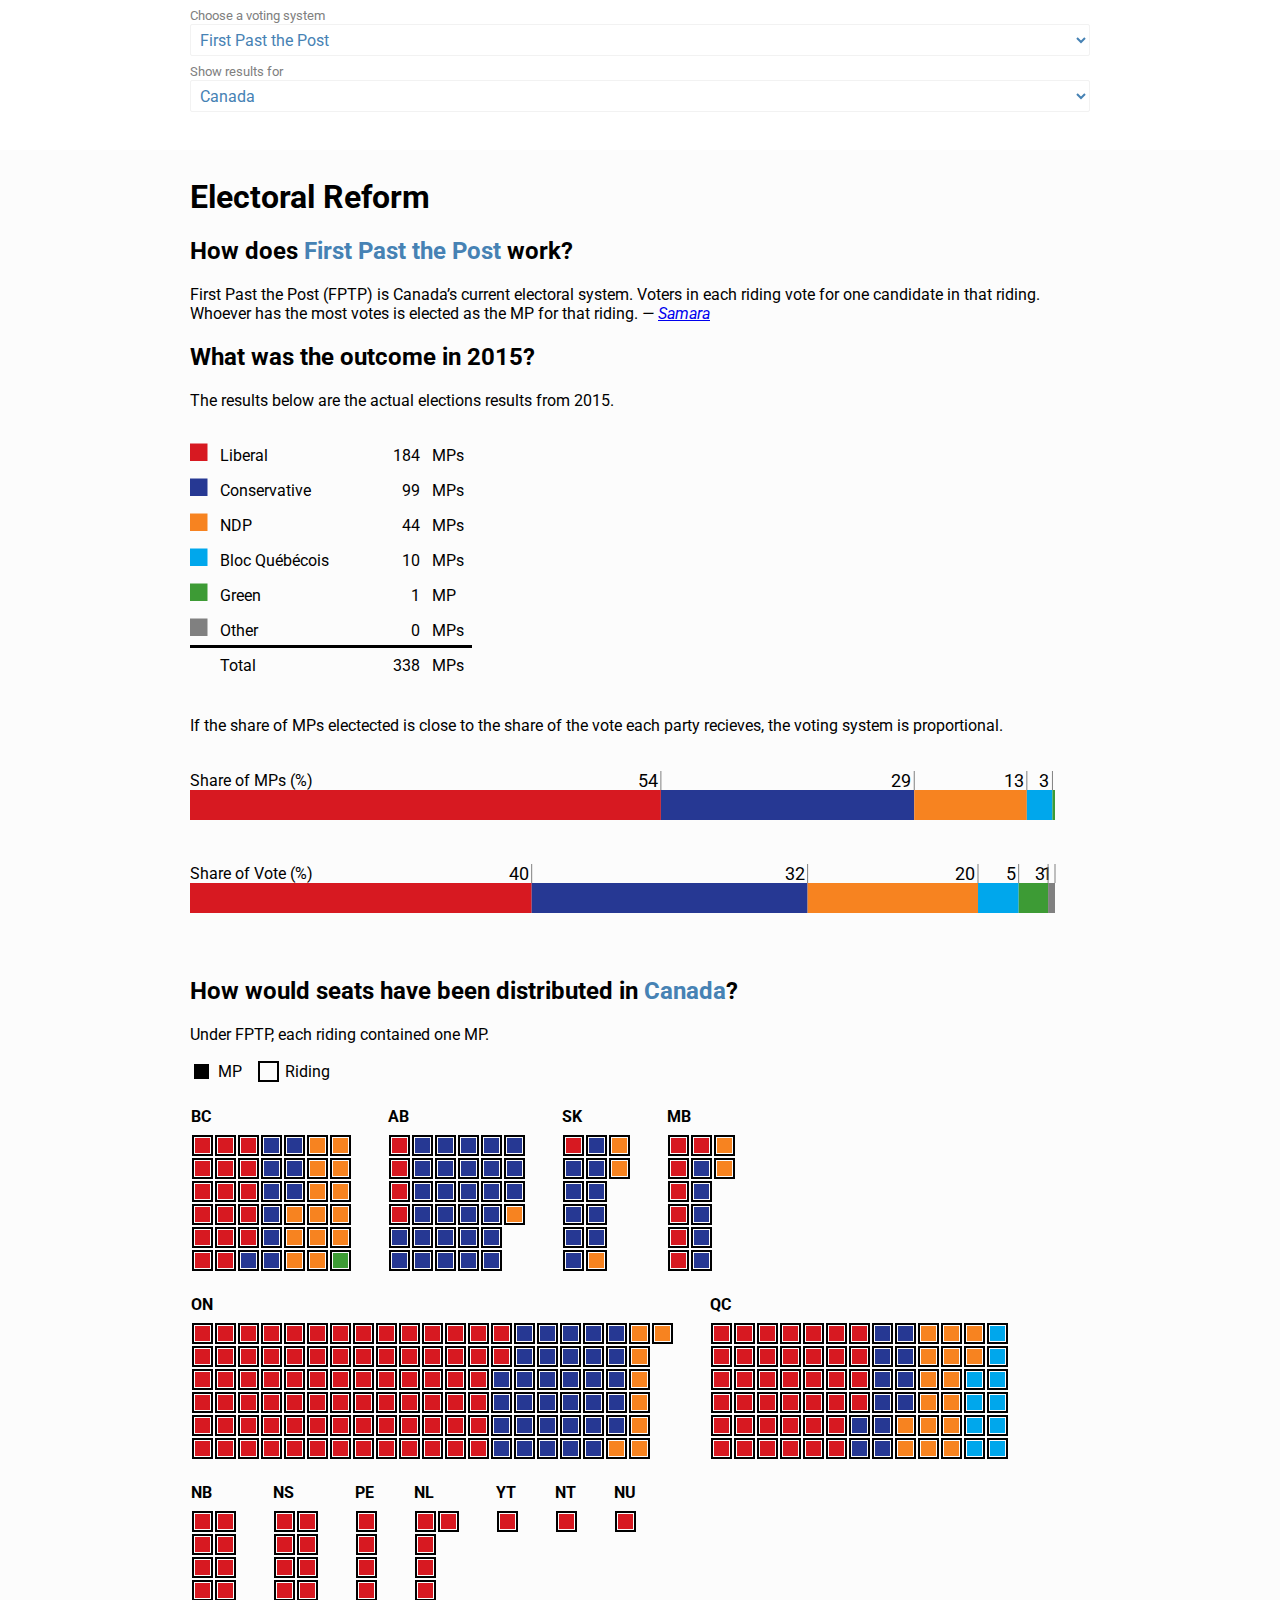
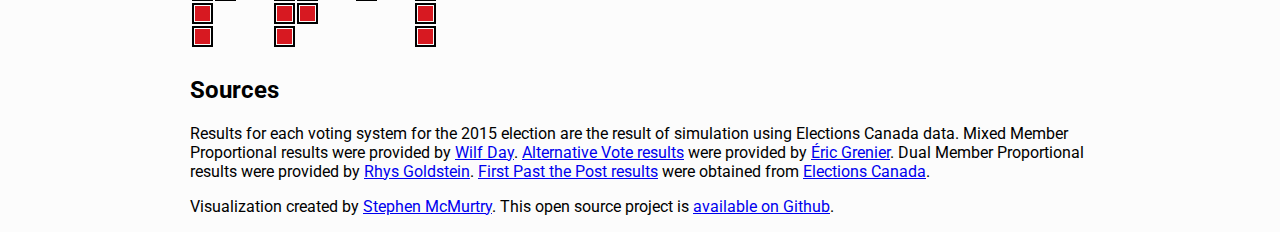
==== web/index.html @ b3cd2a2e "added STV results" ====
<!DOCTYPE html>
<head>
  <meta charset="utf-8">
  <title>Electoral Reform</title>
  <meta name="viewport" content="width=device-width, initial-scale=1">

  <script src="./js/d3.v3.min.js"></script>
  <!-- <script src="./js/queue.js"></script> -->
  <!-- <script src="https://d3js.org/d3-queue.v3.min.js"></script> -->
  <script src="./js/d3-queue.v3.min.js"></script>

  <!-- <link href="https://fonts.googleapis.com/css?family=Roboto" rel="stylesheet"> -->
  <link href="https://fonts.googleapis.com/css?family=Roboto:400,700" rel="stylesheet">

  <link rel="stylesheet" href="./css/index.css">

</head>

<body>
  <div id='main'>

  <div id='nav'>
    <div id='nav-inner'>
    <div class='dropdown-div'>
      <label>Choose a voting system</label>
      <select id='voting-system-dropdown'></select>
    </div>
    <div class='dropdown-div'>
      <label>Show results for</label>
      <select id='region-dropdown'></select>
    </div>
  </div>
  </div>

  <h1 id='top-content'>Electoral Reform</h1>

    <div class='section' id='desc-section'>
      <h2>How does <span id='system-title' class='changeable'>it</span> work?</h2>

      <div class='FPTP'>
        <div>
          First Past the Post (FPTP) is Canada’s current electoral system. Voters in each riding vote for one candidate in that riding. Whoever has the most votes is elected as the MP for that riding.
          <span class='source'>— <a href='http://www.samaracanada.com/samara-in-the-classroom/electoral-reform/first-past-the-post/'>Samara</a></div>
          </span>
        </div>

        <div class='IRV'>
          <div>
            Under alternative vote (AV), each riding elects one Member of Parliament (MP). Voters rank candidates in order of preference. The winning candidate must have the support of a majority of voters in the riding, if necessary via a transfer of votes from eliminated candidates.


          <span class='source'>— <a href='http://www.samaracanada.com/samara-in-the-classroom/electoral-reform/alternative-vote/'>Samara</a></div>
          </span>
        </div>

      <div class='DMP'>
        <div>
          Dual-member proportional representation (DMP) is a voting system designed to produce proportional election results across a region by electing two representatives in each of the region’s districts. The 1st seat in every district is awarded to the candidate who receives the most votes, similar to first-past-the-post voting (FPTP). The 2nd seat is awarded to one of the remaining district candidates so that proportionality is achieved across the region, using a calculation that aims to award parties their seats in the districts where they had their strongest performances.
          <span class='source'>— <a href='https://en.wikipedia.org/wiki/Dual-member_proportional_representation'>Wikipedia</a></div>
          </span>
        </div>

      <div class='MMP'>
        <div>
          Mixed-member proportional representation (MMP) is mixed or “hybrid” because it combines elements of proportional and single-member plurality systems. With MMP, voters have a single MP who represents their riding, while other seats are distributed proportionately to total votes cast in the election.

          Voters have two votes: one for a candidate running in their riding, and a second for a party or a candidate on a party list.
          <span class='source'>— <a href='http://www.samaracanada.com/samara-in-the-classroom/electoral-reform/mixed-member-proportional-representation/'>Samara</a></div>
          </span>
        </div>

    </div>

    <div class='section' id='section2'>

      <h2 class='FPTP'>What was the outcome in 2015?</h2>
      <h2 class='DMP'>What if we'd used <span class='changeable'>Dual Member Proportional</span> in 2015?</h2>
      <h2 class='MMP'>What if we'd used <span class='changeable'>Mixed Member Proportional</span> in 2015?</h2>
      <h2 class='IRV'>What if we'd used <span class='changeable'>Alternative Vote</span> in 2015?</h2>


      <p class='FPTP'>The results below are the actual elections results from 2015.</p>
      <p class='DMP'>The results below are from a simulation done using Elections Canada voting results. They do not take into account changes in voting behaviour that would result from a change to the electoral system.</p>
      <p class='MMP'>
        The results below are from a simulation done using Elections Canada voting results. The MMP system presented here is one possible design that uses regions with an average of 10 MPs - other designs could have bigger or smaller regions. The results do not take into account changes in voting behaviour that would result from a change to the electoral system.</p>
      <p class='IRV'>The results below are from a simulation done using Elections Canada voting results and exit polling to ask about second choices. They do not take into account changes in voting behaviour that would result from a change to the electoral system.</p>

      <div class='chart'>
        <svg id='table-chart'></svg>
      </div>

      <div id='explanatory-text-2'>
        <p>If the share of MPs electected is close to the share of the vote each party recieves, the voting system is  proportional.</p>
        <!-- <p class='FPTP'>The share of MPs electected is quite different from the share of the vote each party recieves. This voting system is not proportional.</p>
        <p class='DMP'>The share of MPs electected is close to the share of the vote each party recieves, so this voting system is close to proportional.</p>
        <p class='MMP'>The share of MPs electected is close to the share of the vote each party recieves, so this voting system is close to proportional.</p>
        <p class='IRV'>The share of MPs electected is very different from the share of the vote each party recieves. This voting system is not proportional.</p> -->
      </div>



      <div id='bar-charts'>
        <div id='chart2' class='chart'>
          <div class='title'>Share of MPs (%)</div>
          <svg id='bar-chart-1'></svg>
        </div>

        <div id='chart3' class='chart'>
          <div class='title'>Share of Vote (%)</div>
          <svg id='bar-chart-2'></svg>
        </div>
      </div>
    </div>

    <div class='section'>

      <h2>How would seats have been distributed in <span id='region-title' class='changeable'></span>?</h2>

      <div id='explanatory-text'>
        <p class='FPTP'>Under FPTP, each riding contained one MP.</p>
        <p class='DMP'>Under DMP, each riding would have been twice as big, and would have contained two local MPs.</p>
        <p class='MMP'>Under MMP, provinces are split up into regions. Regions have local MPs who each represent a single riding, as well as regional MPs who represent the entire region. In the chart below, each grouping of seats within a province represents a region (R-1 through R-35).</p>
        <p class='IRV'>Under AV, ridings boundaries would have remained the same, with one MP per riding.</p>
      </div>

      <div id='chart' class='chart'>
        <div class='legend'></div>
        <svg id='block-chart'></svg>
      </div>

    </div>

    <div class='section'>
      <h2>Sources</h2>
      <p>
        Results for each voting system for the 2015 election are the result of simulation using Elections Canada data. Mixed Member Proportional results were provided by <a href='http://wilfday.blogspot.ca/'>Wilf Day</a>. <a href='http://www.threehundredeight.com/2015/11/riding-results-with-preferential-ballot.html'>Alternative Vote results</a> were provided by <a href='http://www.threehundredeight.com/'>Éric Grenier</a>. Dual Member Proportional results were provided by <a href='http://rhysgoldstein.com/'>Rhys Goldstein</a>. <a href='http://www.elections.ca/content.aspx?section=res&dir=rep/off/42gedata&document=summary&lang=e'>First Past the Post results</a> were obtained from <a href='http://www.elections.ca/home.aspx'>Elections Canada</a>.
      </p>
      <p>
        Visualization created by <a href='http://stephenmcmurtry.org/'>Stephen McMurtry</a>. This open source project is <a href='https://github.com/smcmurtry/electoral_reform'>available on Github</a>.
      </p>

    </div>

  </div>
</body>

<script src="./js/common.js"></script>
<script src="./js/table_chart.js"></script>
<script src="./js/bar_chart.js"></script>
<script src="./js/block_chart.js"></script>
<script src="./js/index.js"></script>
---- web/css/index.css ----
body {
  /*font: 14px sans-serif;*/
  font-family: 'Roboto', sans-serif;
  padding-top: 20px;
  background-color: #FCFCFC;
}

#main, #nav-inner {
  margin: 0 auto;
  width: 95%;
  max-width: 900px;
  /*min-width: 770px;*/
}

#nav {
  background-color: white;
  height:150px;
  opacity: 1;
  left: 0;
  right: 0;
  /*box-shadow: 0px 1px 50px #5E5E5E;*/
  position:fixed;
  top:0px;
}



#top-content {
  margin-top: 150px;
}

#svg-chart {
  padding-top: 50px;
}

.prov-label {
  font-weight: bold;
}

.riding_border {
  stroke: black;
  stroke-width: 2;
  fill: none;
  /*fill: black;*/
}

.region .region_border {
  stroke: grey;
  stroke-width: 0;
  /*stroke-dasharray: 4,2;*/
  fill: none;
}

.NDP { fill: #F78320; }
.Conservative { fill: #263893; }
.Liberal { fill: #D71921; }
.Green { fill: #3D9B35; }
.Bloc { fill: #00A7EC; }
.Other { fill: grey; }
.black { fill: black; }
.Total { fill: none; }

.chart {
  position: relative;
  z-index: -1;
}

.dropdown-div option {
  font-size: 16px;
}
.dropdown-div {
  padding-top: 5px;
}
/*hide them all initially*/
.FPTP, .DMP, .MMP, .IRV {
  display: none;
}

.title {
  /*margin-bottom: 0px;*/
  /*font-size: 16px;*/
  /*font-weight: bold;*/
}

.legend {
  width: 100%;
}

#section2 .legend {
  padding-top: 20px;
  overflow: auto;
}

#section2 .legend .entries {
  padding-right: 15px;
}
#chart .legend .entries {
  padding-right: 15px;
}

#bar-charts {
  padding-top: 20px;
}

select {
  display: block;
  color: inherit;
  /* 1 */
  font: inherit;
  /* 2 */
  margin: 0;
  /* 3 */
  text-transform: none;
  background-color: rgba(255, 255, 255, 0.9);
  width: 100%;
  padding: 5px;
  border: 1px solid #f2f2f2;
  border-radius: 2px;
  height: 2rem;
  color: steelblue;
}

.changeable {
  color: steelblue;
}

label {
  font-size: 0.8rem;
  /*color: #9e9e9e;*/
  color: grey;
}

select:disabled {
  color: rgba(0, 0, 0, 0.3);
}

select:focus {
  outline: 1px solid #c9f3ef;
}

.thing {
  stroke: black;
  stroke-width: 3px;
}

.label-line {
  stroke: grey;
  stroke-width: 1px;
  /*stroke-dasharray: 2,1;*/
}

.source {
  /*color: grey;*/
  /*text-align: right;*/
  font-style: italic;
}

/*.region-label {*/
  /*font-size: 0.8rem;*/
/*}*/
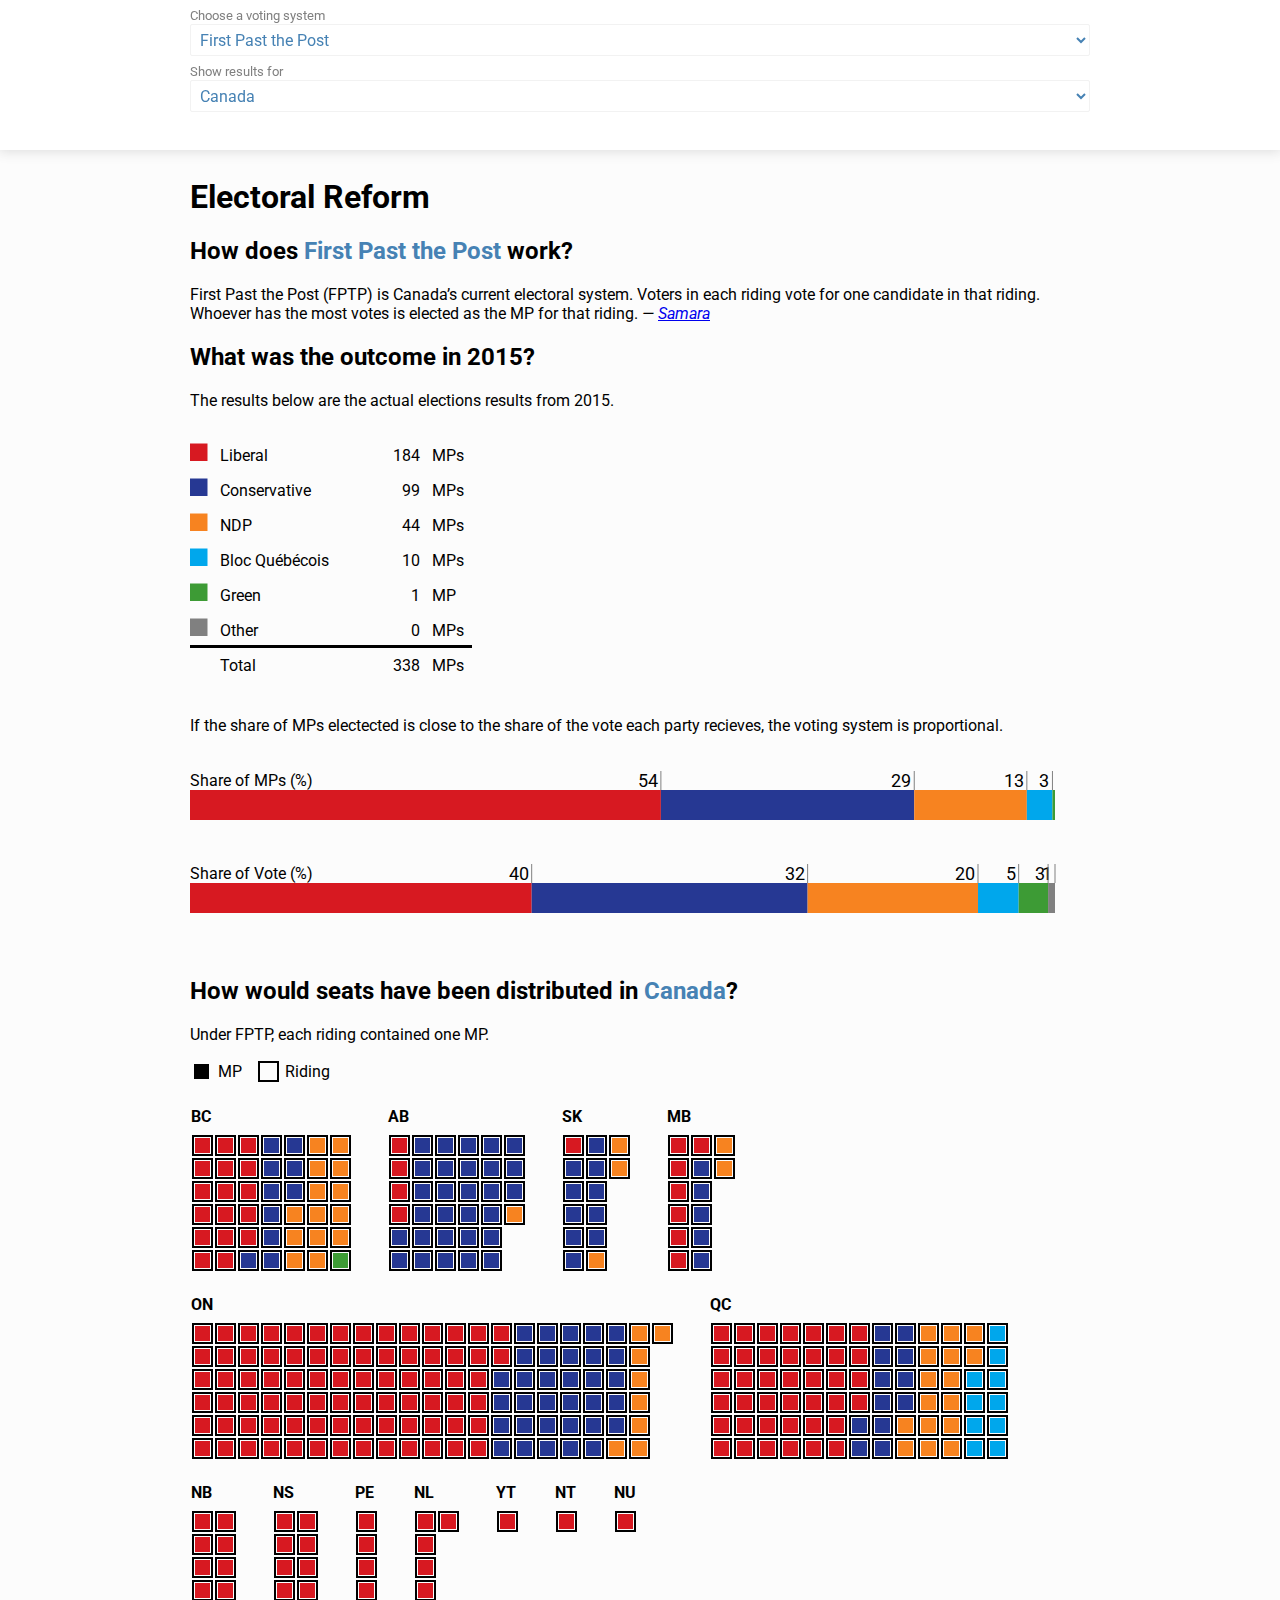
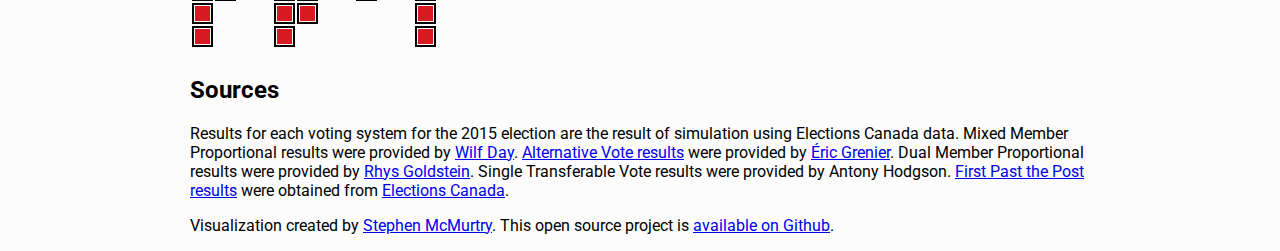
==== commit 1d61b965: "partway through adding STV" ====
--- a/web/index.html
+++ b/web/index.html
@@ -69,6 +69,14 @@
           </span>
         </div>
 
+        <div class='STV'>
+          <div>
+            The single transferable vote (STV) combines elements of different systems to both achieve a relatively proportional result and to elect MPs from specific constituencies. It has ranked ballots and large ridings, each with multiple elected MPs.
+            <span class='source'>— <a href='http://www.samaracanada.com/samara-in-the-classroom/electoral-reform/single-transferable-vote'>Samara</a></div>
+            </span>
+          </div>
+
+
     </div>
 
     <div class='section' id='section2'>
@@ -77,10 +85,11 @@
       <h2 class='DMP'>What if we'd used <span class='changeable'>Dual Member Proportional</span> in 2015?</h2>
       <h2 class='MMP'>What if we'd used <span class='changeable'>Mixed Member Proportional</span> in 2015?</h2>
       <h2 class='IRV'>What if we'd used <span class='changeable'>Alternative Vote</span> in 2015?</h2>
+      <h2 class='STV'>What if we'd used <span class='changeable'>Single Transferable Vote</span> in 2015?</h2>
 
 
       <p class='FPTP'>The results below are the actual elections results from 2015.</p>
-      <p class='DMP'>The results below are from a simulation done using Elections Canada voting results. They do not take into account changes in voting behaviour that would result from a change to the electoral system.</p>
+      <p class='DMP STV'>The results below are from a simulation done using Elections Canada voting results. They do not take into account changes in voting behaviour that would result from a change to the electoral system.</p>
       <p class='MMP'>
         The results below are from a simulation done using Elections Canada voting results. The MMP system presented here is one possible design that uses regions with an average of 10 MPs - other designs could have bigger or smaller regions. The results do not take into account changes in voting behaviour that would result from a change to the electoral system.</p>
       <p class='IRV'>The results below are from a simulation done using Elections Canada voting results and exit polling to ask about second choices. They do not take into account changes in voting behaviour that would result from a change to the electoral system.</p>
@@ -121,6 +130,7 @@
         <p class='DMP'>Under DMP, each riding would have been twice as big, and would have contained two local MPs.</p>
         <p class='MMP'>Under MMP, provinces are split up into regions. Regions have local MPs who each represent a single riding, as well as regional MPs who represent the entire region. In the chart below, each grouping of seats within a province represents a region (R-1 through R-35).</p>
         <p class='IRV'>Under AV, ridings boundaries would have remained the same, with one MP per riding.</p>
+        <p class='STV'>Under STV, xxxx MPs per riding.</p>
       </div>
 
       <div id='chart' class='chart'>
@@ -133,7 +143,7 @@
     <div class='section'>
       <h2>Sources</h2>
       <p>
-        Results for each voting system for the 2015 election are the result of simulation using Elections Canada data. Mixed Member Proportional results were provided by <a href='http://wilfday.blogspot.ca/'>Wilf Day</a>. <a href='http://www.threehundredeight.com/2015/11/riding-results-with-preferential-ballot.html'>Alternative Vote results</a> were provided by <a href='http://www.threehundredeight.com/'>Éric Grenier</a>. Dual Member Proportional results were provided by <a href='http://rhysgoldstein.com/'>Rhys Goldstein</a>. <a href='http://www.elections.ca/content.aspx?section=res&dir=rep/off/42gedata&document=summary&lang=e'>First Past the Post results</a> were obtained from <a href='http://www.elections.ca/home.aspx'>Elections Canada</a>.
+        Results for each voting system for the 2015 election are the result of simulation using Elections Canada data. Mixed Member Proportional results were provided by <a href='http://wilfday.blogspot.ca/'>Wilf Day</a>. <a href='http://www.threehundredeight.com/2015/11/riding-results-with-preferential-ballot.html'>Alternative Vote results</a> were provided by <a href='http://www.threehundredeight.com/'>Éric Grenier</a>. Dual Member Proportional results were provided by <a href='http://rhysgoldstein.com/'>Rhys Goldstein</a>. Single Transferable Vote results were provided by Antony Hodgson. <a href='http://www.elections.ca/content.aspx?section=res&dir=rep/off/42gedata&document=summary&lang=e'>First Past the Post results</a> were obtained from <a href='http://www.elections.ca/home.aspx'>Elections Canada</a>.
       </p>
       <p>
         Visualization created by <a href='http://stephenmcmurtry.org/'>Stephen McMurtry</a>. This open source project is <a href='https://github.com/smcmurtry/electoral_reform'>available on Github</a>.
--- a/web/css/index.css
+++ b/web/css/index.css
@@ -21,6 +21,7 @@
   /*box-shadow: 0px 1px 50px #5E5E5E;*/
   position:fixed;
   top:0px;
+  box-shadow: 0px 0px 12px 1px rgba(87, 87, 87, 0.2)
 }
 
 
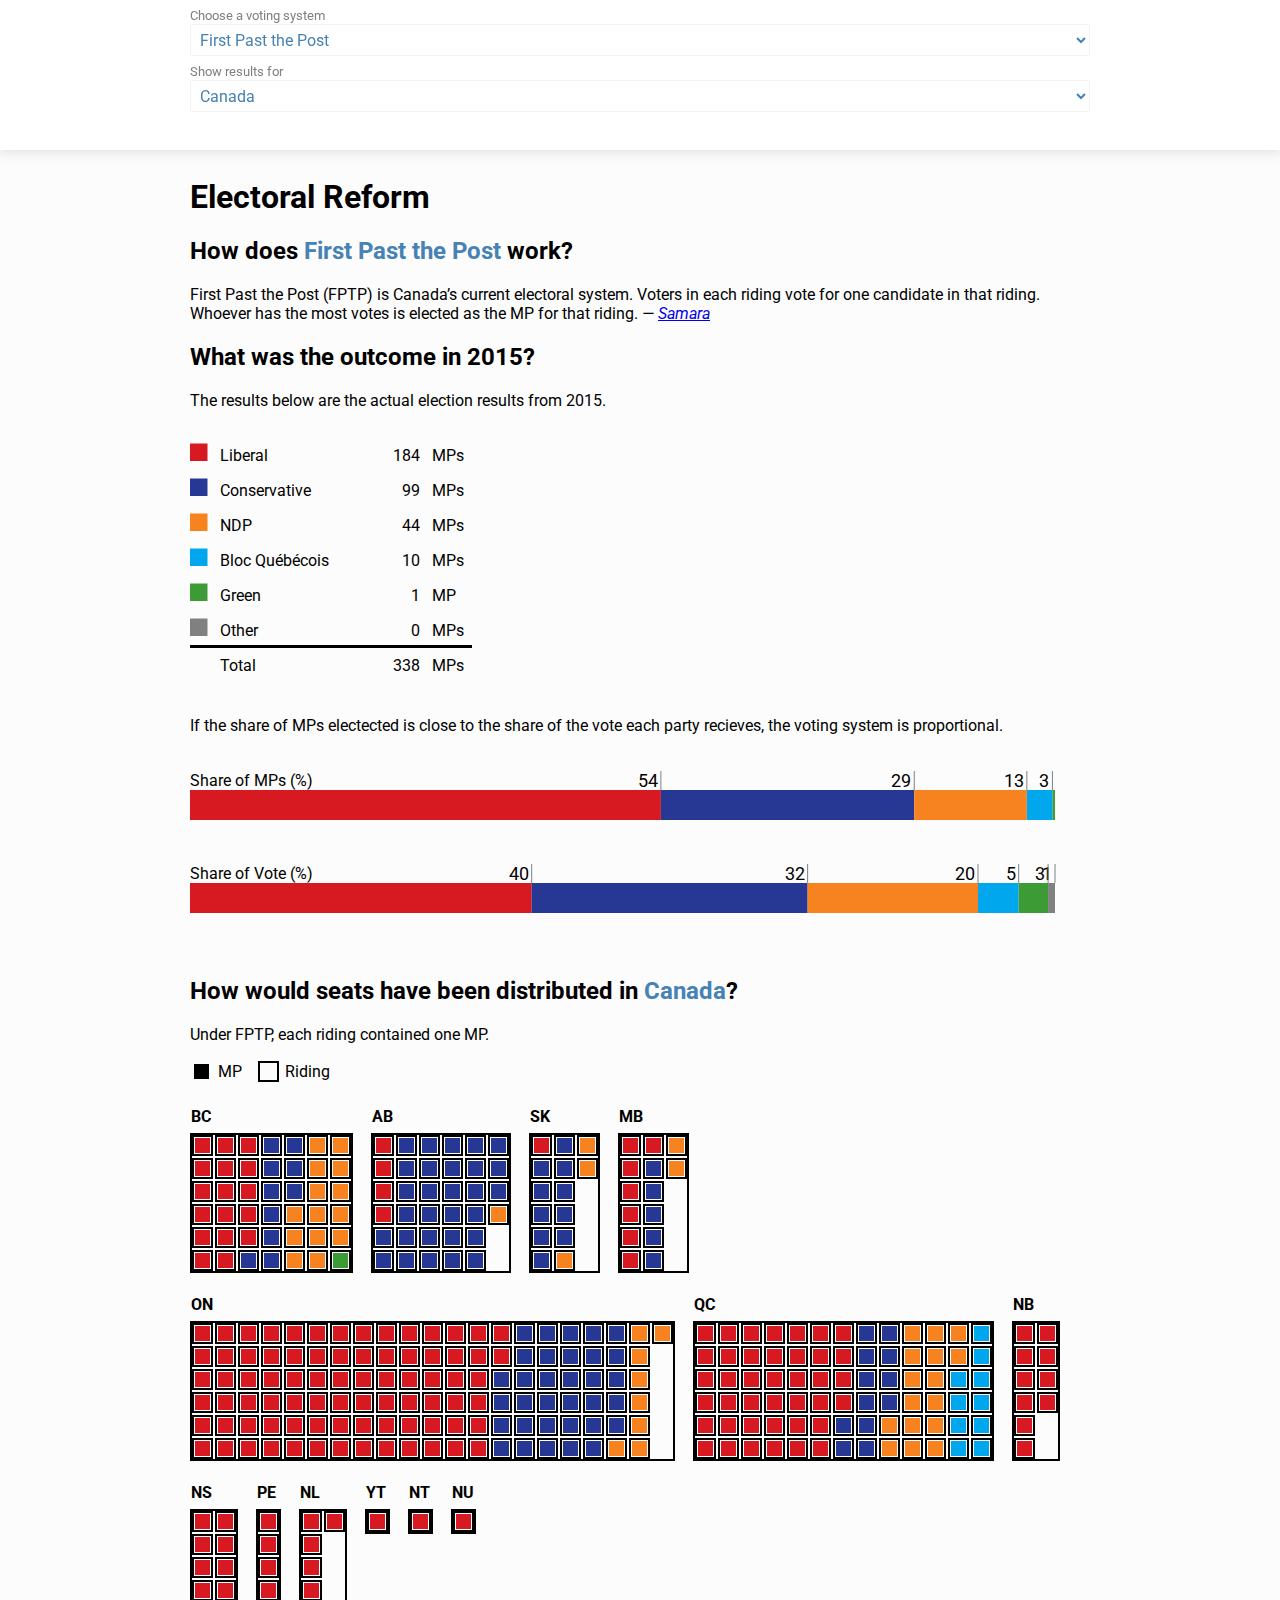
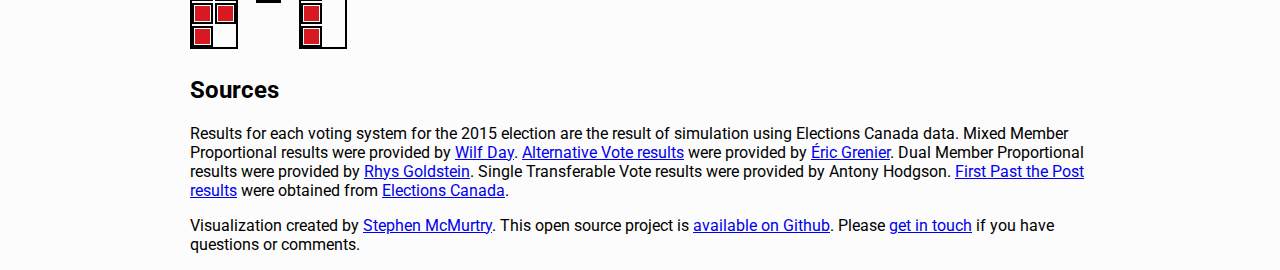
==== commit 71d65a35: "working on getting the stv riding borders to show correctly" ====
--- a/web/index.html
+++ b/web/index.html
@@ -88,7 +88,7 @@
       <h2 class='STV'>What if we'd used <span class='changeable'>Single Transferable Vote</span> in 2015?</h2>
 
 
-      <p class='FPTP'>The results below are the actual elections results from 2015.</p>
+      <p class='FPTP'>The results below are the actual election results from 2015.</p>
       <p class='DMP STV'>The results below are from a simulation done using Elections Canada voting results. They do not take into account changes in voting behaviour that would result from a change to the electoral system.</p>
       <p class='MMP'>
         The results below are from a simulation done using Elections Canada voting results. The MMP system presented here is one possible design that uses regions with an average of 10 MPs - other designs could have bigger or smaller regions. The results do not take into account changes in voting behaviour that would result from a change to the electoral system.</p>
@@ -146,7 +146,7 @@
         Results for each voting system for the 2015 election are the result of simulation using Elections Canada data. Mixed Member Proportional results were provided by <a href='http://wilfday.blogspot.ca/'>Wilf Day</a>. <a href='http://www.threehundredeight.com/2015/11/riding-results-with-preferential-ballot.html'>Alternative Vote results</a> were provided by <a href='http://www.threehundredeight.com/'>Éric Grenier</a>. Dual Member Proportional results were provided by <a href='http://rhysgoldstein.com/'>Rhys Goldstein</a>. Single Transferable Vote results were provided by Antony Hodgson. <a href='http://www.elections.ca/content.aspx?section=res&dir=rep/off/42gedata&document=summary&lang=e'>First Past the Post results</a> were obtained from <a href='http://www.elections.ca/home.aspx'>Elections Canada</a>.
       </p>
       <p>
-        Visualization created by <a href='http://stephenmcmurtry.org/'>Stephen McMurtry</a>. This open source project is <a href='https://github.com/smcmurtry/electoral_reform'>available on Github</a>.
+        Visualization created by <a href='http://stephenmcmurtry.org/'>Stephen McMurtry</a>. This open source project is <a href='https://github.com/smcmurtry/electoral_reform'>available on Github</a>. Please <a href='http://stephenmcmurtry.org/#contact'>get in touch</a> if you have questions or comments.
       </p>
 
     </div>
--- a/web/css/index.css
+++ b/web/css/index.css
@@ -44,10 +44,9 @@
   fill: none;
   /*fill: black;*/
 }
-
-.region .region_border {
-  stroke: grey;
-  stroke-width: 0;
+.region_border {
+  stroke: black;
+  stroke-width: 2;
   /*stroke-dasharray: 4,2;*/
   fill: none;
 }
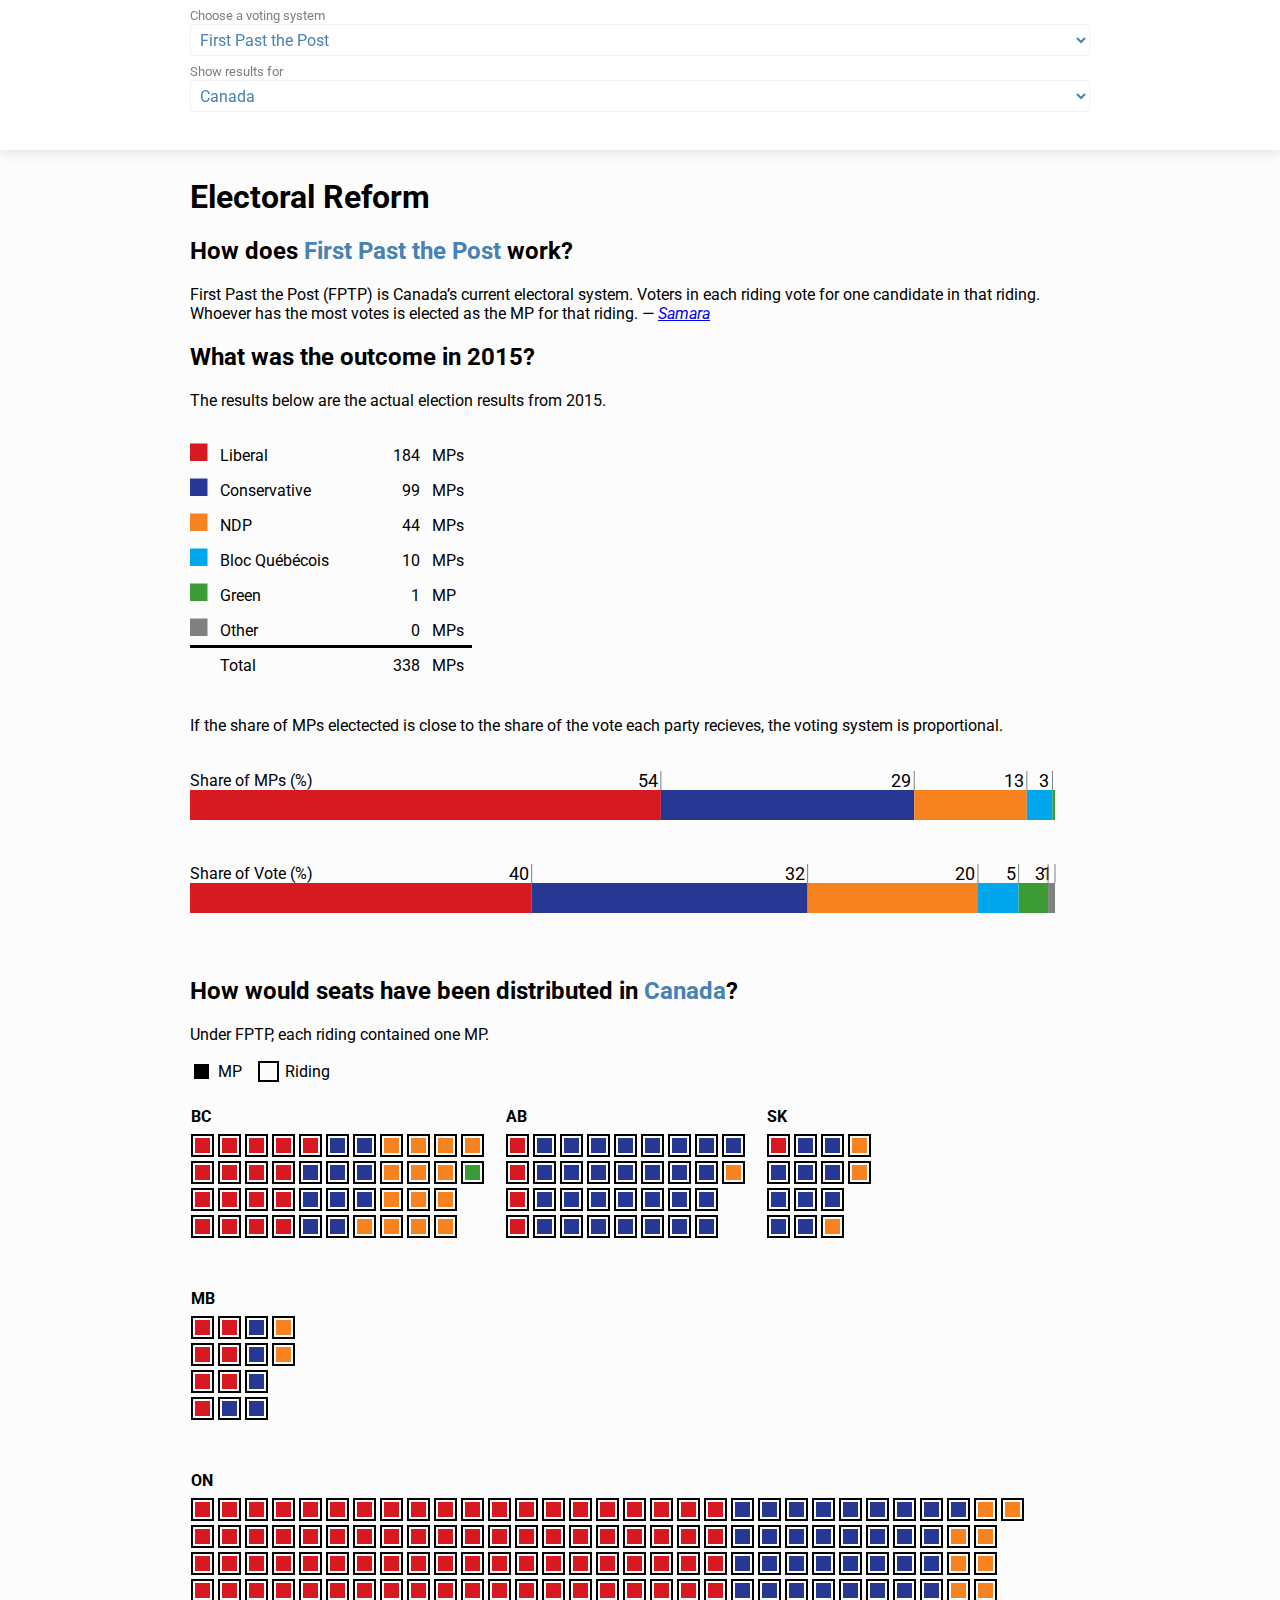
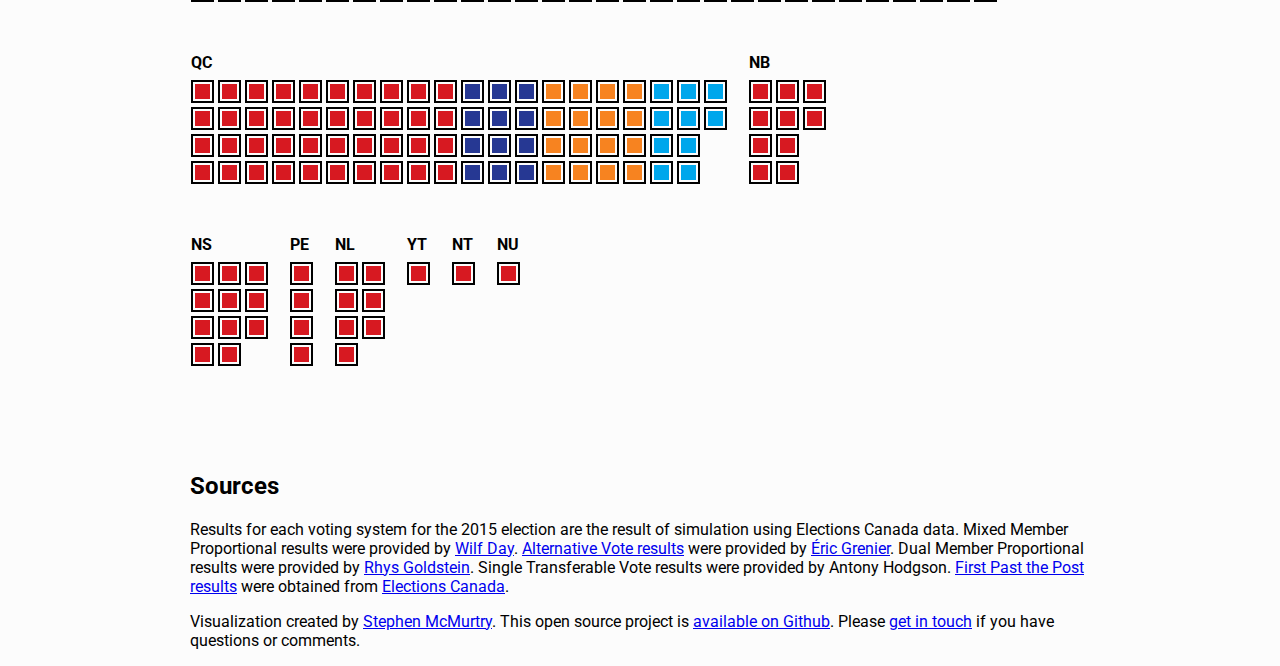
==== commit d49d6705: "reduced the column height to improve the stv layout" ====
--- a/web/index.html
+++ b/web/index.html
@@ -130,7 +130,7 @@
         <p class='DMP'>Under DMP, each riding would have been twice as big, and would have contained two local MPs.</p>
         <p class='MMP'>Under MMP, provinces are split up into regions. Regions have local MPs who each represent a single riding, as well as regional MPs who represent the entire region. In the chart below, each grouping of seats within a province represents a region (R-1 through R-35).</p>
         <p class='IRV'>Under AV, ridings boundaries would have remained the same, with one MP per riding.</p>
-        <p class='STV'>Under STV, xxxx MPs per riding.</p>
+        <p class='STV'>Under STV, there would have been varying numbers of MPs in each riding.</p>
       </div>
 
       <div id='chart' class='chart'>
--- a/web/css/index.css
+++ b/web/css/index.css
@@ -38,16 +38,22 @@
   font-weight: bold;
 }
 
-.riding_border {
+.riding-border {
   stroke: black;
   stroke-width: 2;
   fill: none;
   /*fill: black;*/
 }
-.region_border {
+
+.riding.regional .riding-border {
+  stroke-width: 0;
+}
+
+.region-border {
   stroke: black;
-  stroke-width: 2;
-  /*stroke-dasharray: 4,2;*/
+  /*stroke-width: 2;*/
+  stroke-width: 0;
+  stroke-dasharray: 4,2;
   fill: none;
 }
 
@@ -74,12 +80,6 @@
 /*hide them all initially*/
 .FPTP, .DMP, .MMP, .IRV {
   display: none;
-}
-
-.title {
-  /*margin-bottom: 0px;*/
-  /*font-size: 16px;*/
-  /*font-weight: bold;*/
 }
 
 .legend {
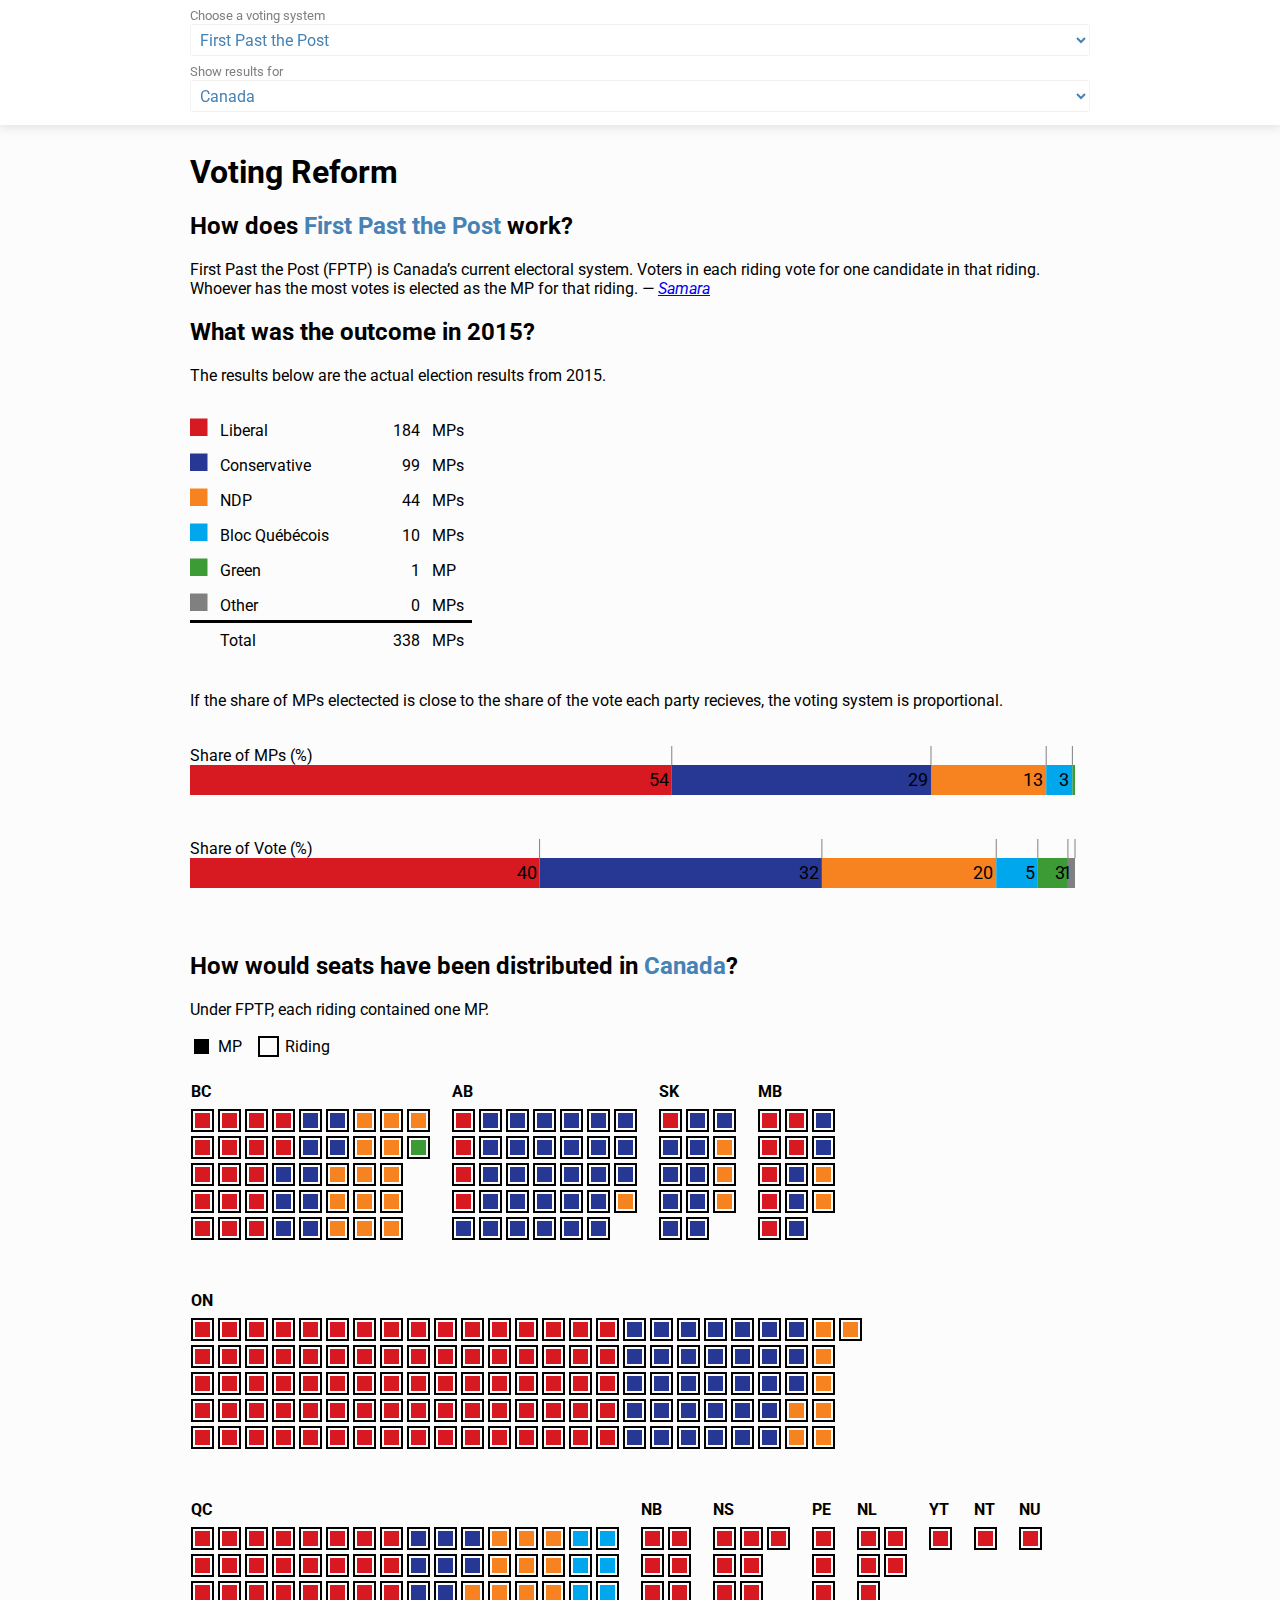
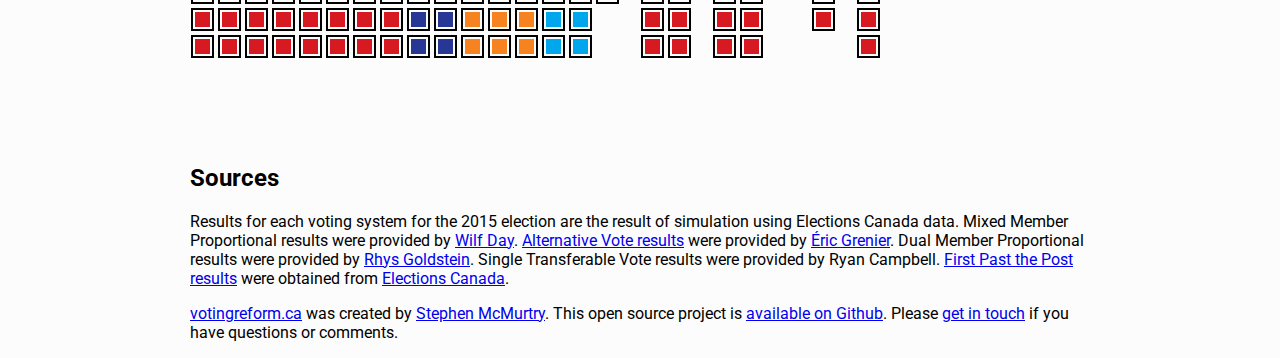
==== commit ea1fe717: "improving formatting for mobile" ====
--- a/web/index.html
+++ b/web/index.html
@@ -1,8 +1,9 @@
 <!DOCTYPE html>
 <head>
   <meta charset="utf-8">
-  <title>Electoral Reform</title>
+  <title>Voting Reform</title>
   <meta name="viewport" content="width=device-width, initial-scale=1">
+  <meta name="description" content="An interactive graphic to explain some of the voting systems being proposed for Canada.">
 
   <script src="./js/d3.v3.min.js"></script>
   <!-- <script src="./js/queue.js"></script> -->
@@ -32,10 +33,10 @@
   </div>
   </div>
 
-  <h1 id='top-content'>Electoral Reform</h1>
+  <h1 id='top-content'>Voting Reform</h1>
 
     <div class='section' id='desc-section'>
-      <h2>How does <span id='system-title' class='changeable'>it</span> work?</h2>
+      <h2>How does <span id='system-title' class='changeable'>First Past the Post</span> work?</h2>
 
       <div class='FPTP'>
         <div>
@@ -47,8 +48,6 @@
         <div class='IRV'>
           <div>
             Under alternative vote (AV), each riding elects one Member of Parliament (MP). Voters rank candidates in order of preference. The winning candidate must have the support of a majority of voters in the riding, if necessary via a transfer of votes from eliminated candidates.
-
-
           <span class='source'>— <a href='http://www.samaracanada.com/samara-in-the-classroom/electoral-reform/alternative-vote/'>Samara</a></div>
           </span>
         </div>
@@ -99,7 +98,7 @@
       </div>
 
       <div id='explanatory-text-2'>
-        <p>If the share of MPs electected is close to the share of the vote each party recieves, the voting system is  proportional.</p>
+        <p>If the share of MPs electected is close to the share of the vote each party recieves, the voting system is proportional.</p>
         <!-- <p class='FPTP'>The share of MPs electected is quite different from the share of the vote each party recieves. This voting system is not proportional.</p>
         <p class='DMP'>The share of MPs electected is close to the share of the vote each party recieves, so this voting system is close to proportional.</p>
         <p class='MMP'>The share of MPs electected is close to the share of the vote each party recieves, so this voting system is close to proportional.</p>
@@ -143,10 +142,10 @@
     <div class='section'>
       <h2>Sources</h2>
       <p>
-        Results for each voting system for the 2015 election are the result of simulation using Elections Canada data. Mixed Member Proportional results were provided by <a href='http://wilfday.blogspot.ca/'>Wilf Day</a>. <a href='http://www.threehundredeight.com/2015/11/riding-results-with-preferential-ballot.html'>Alternative Vote results</a> were provided by <a href='http://www.threehundredeight.com/'>Éric Grenier</a>. Dual Member Proportional results were provided by <a href='http://rhysgoldstein.com/'>Rhys Goldstein</a>. Single Transferable Vote results were provided by Antony Hodgson. <a href='http://www.elections.ca/content.aspx?section=res&dir=rep/off/42gedata&document=summary&lang=e'>First Past the Post results</a> were obtained from <a href='http://www.elections.ca/home.aspx'>Elections Canada</a>.
+        Results for each voting system for the 2015 election are the result of simulation using Elections Canada data. Mixed Member Proportional results were provided by <a href='http://wilfday.blogspot.ca/'>Wilf Day</a>. <a href='http://www.threehundredeight.com/2015/11/riding-results-with-preferential-ballot.html'>Alternative Vote results</a> were provided by <a href='http://www.threehundredeight.com/'>Éric Grenier</a>. Dual Member Proportional results were provided by <a href='http://rhysgoldstein.com/'>Rhys Goldstein</a>. Single Transferable Vote results were provided by Ryan Campbell. <a href='http://www.elections.ca/content.aspx?section=res&dir=rep/off/42gedata&document=summary&lang=e'>First Past the Post results</a> were obtained from <a href='http://www.elections.ca/home.aspx'>Elections Canada</a>.
       </p>
       <p>
-        Visualization created by <a href='http://stephenmcmurtry.org/'>Stephen McMurtry</a>. This open source project is <a href='https://github.com/smcmurtry/electoral_reform'>available on Github</a>. Please <a href='http://stephenmcmurtry.org/#contact'>get in touch</a> if you have questions or comments.
+        <a href='http://votingreform.ca'>votingreform.ca</a> was created by <a href='http://stephenmcmurtry.org/'>Stephen McMurtry</a>. This open source project is <a href='https://github.com/smcmurtry/electoral_reform'>available on Github</a>. Please <a href='http://stephenmcmurtry.org/#contact'>get in touch</a> if you have questions or comments.
       </p>
 
     </div>
--- a/web/css/index.css
+++ b/web/css/index.css
@@ -14,7 +14,7 @@
 
 #nav {
   background-color: white;
-  height:150px;
+  /*height:150px;*/
   opacity: 1;
   left: 0;
   right: 0;
@@ -26,9 +26,9 @@
 
 
 
-#top-content {
+/*#top-content {
   margin-top: 150px;
-}
+}*/
 
 #svg-chart {
   padding-top: 50px;
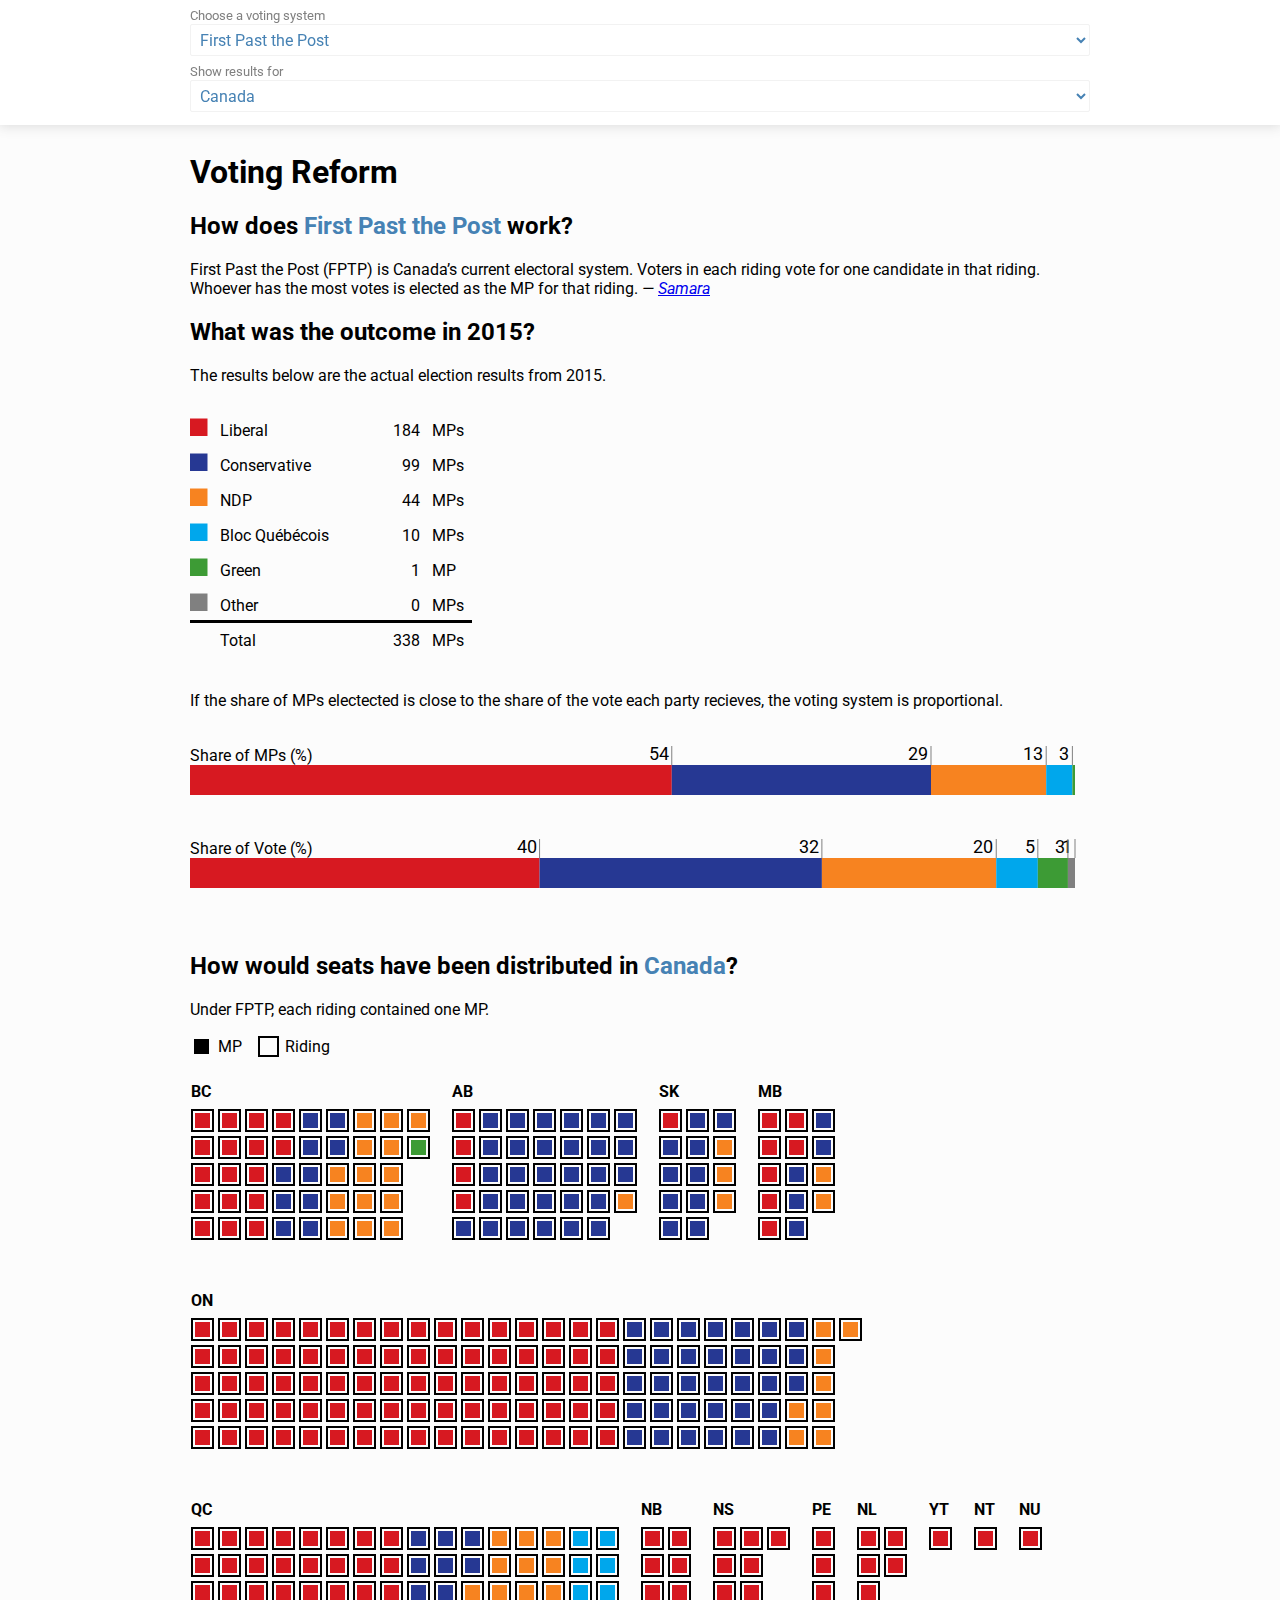
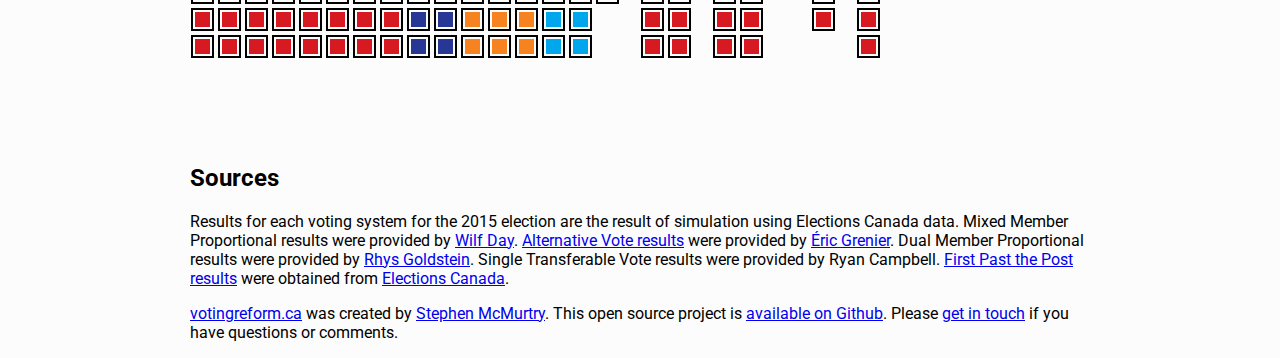
==== commit b48f72a8: "added google analytics" ====
--- a/web/index.html
+++ b/web/index.html
@@ -14,7 +14,16 @@
   <link href="https://fonts.googleapis.com/css?family=Roboto:400,700" rel="stylesheet">
 
   <link rel="stylesheet" href="./css/index.css">
+  <script>
+    (function(i,s,o,g,r,a,m){i['GoogleAnalyticsObject']=r;i[r]=i[r]||function(){
+    (i[r].q=i[r].q||[]).push(arguments)},i[r].l=1*new Date();a=s.createElement(o),
+    m=s.getElementsByTagName(o)[0];a.async=1;a.src=g;m.parentNode.insertBefore(a,m)
+    })(window,document,'script','https://www.google-analytics.com/analytics.js','ga');
 
+    ga('create', 'UA-59457353-2', 'auto');
+    ga('send', 'pageview');
+
+  </script>
 </head>
 
 <body>
--- a/web/css/index.css
+++ b/web/css/index.css
@@ -23,12 +23,6 @@
   top:0px;
   box-shadow: 0px 0px 12px 1px rgba(87, 87, 87, 0.2)
 }
-
-
-
-/*#top-content {
-  margin-top: 150px;
-}*/
 
 #svg-chart {
   padding-top: 50px;
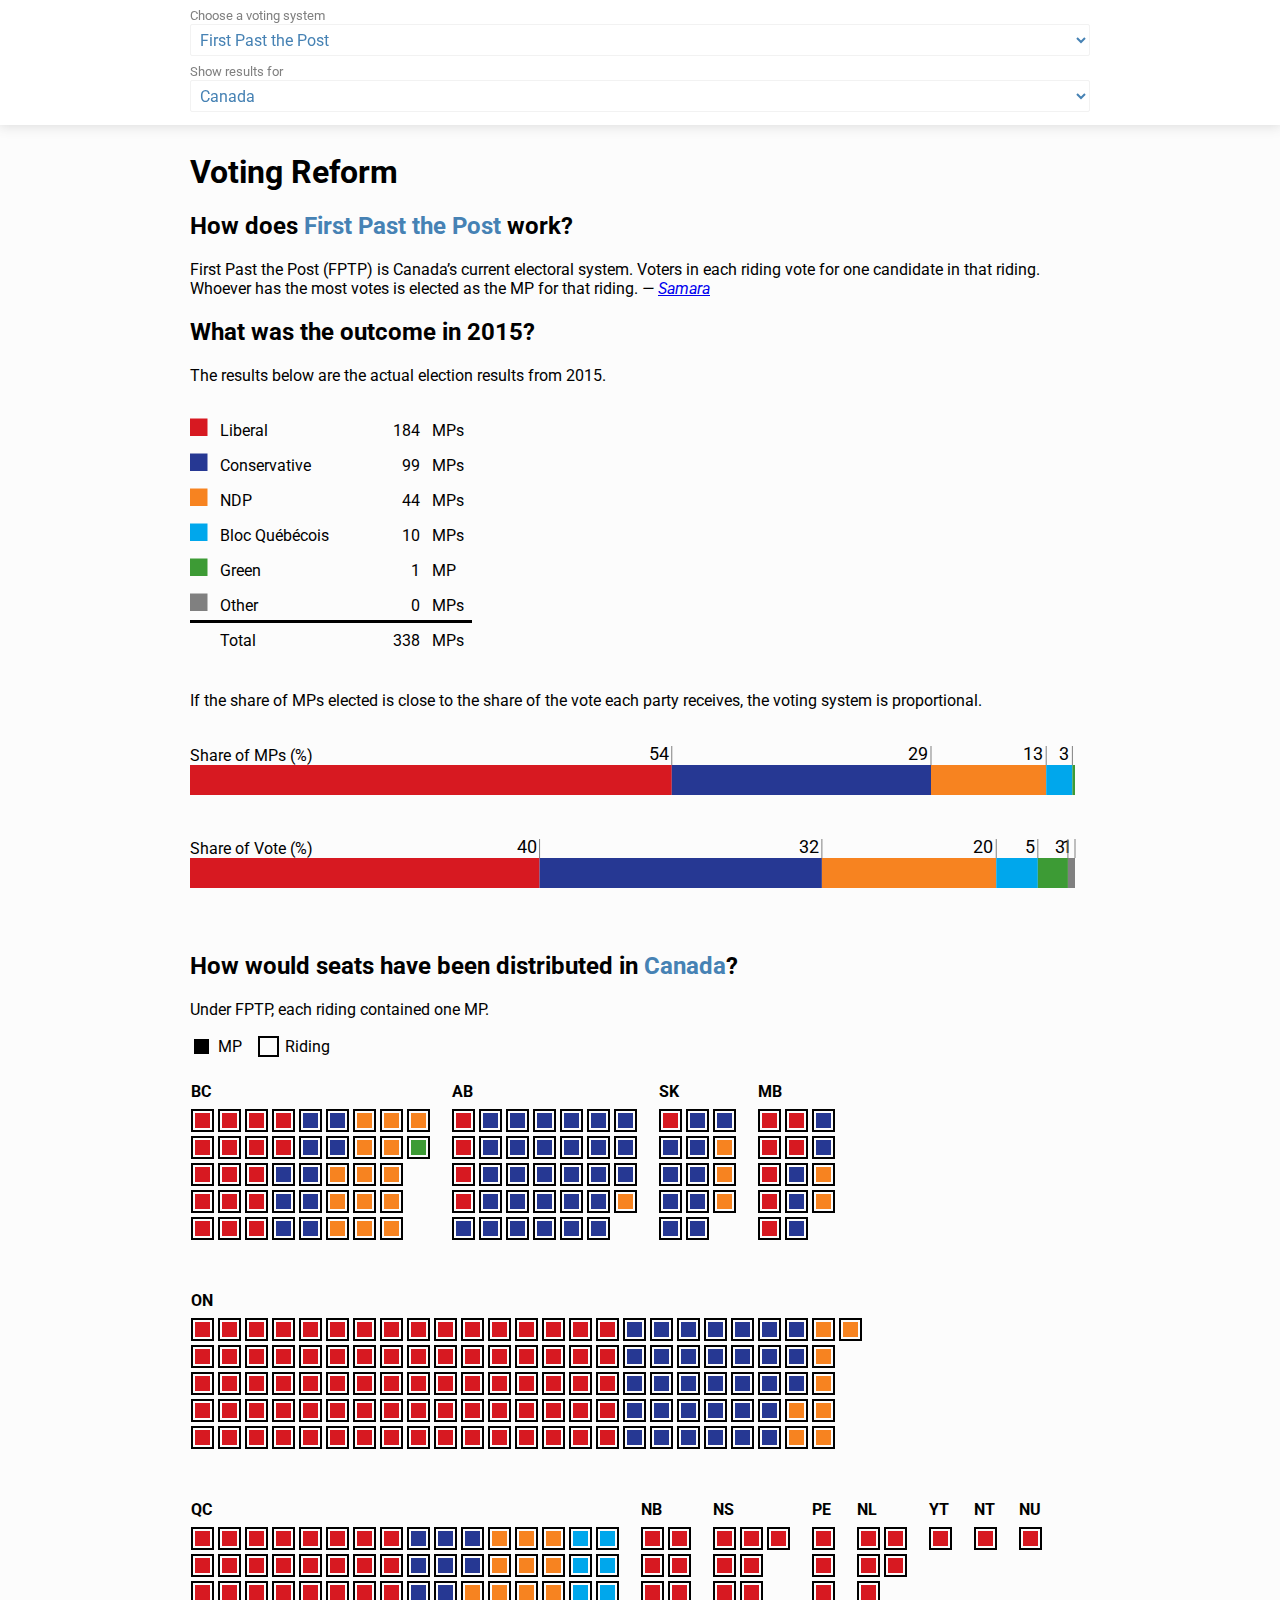
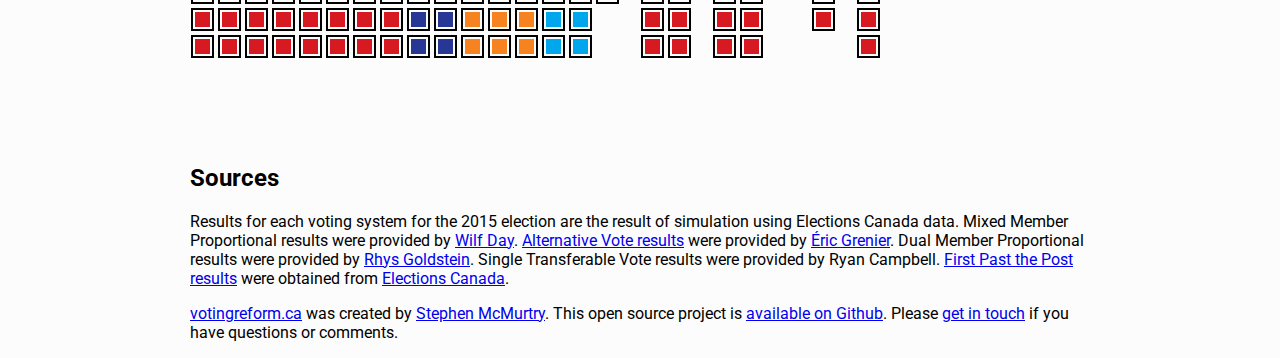
==== commit 3e76f803: "fixed typos" ====
--- a/web/index.html
+++ b/web/index.html
@@ -107,11 +107,7 @@
       </div>
 
       <div id='explanatory-text-2'>
-        <p>If the share of MPs electected is close to the share of the vote each party recieves, the voting system is proportional.</p>
-        <!-- <p class='FPTP'>The share of MPs electected is quite different from the share of the vote each party recieves. This voting system is not proportional.</p>
-        <p class='DMP'>The share of MPs electected is close to the share of the vote each party recieves, so this voting system is close to proportional.</p>
-        <p class='MMP'>The share of MPs electected is close to the share of the vote each party recieves, so this voting system is close to proportional.</p>
-        <p class='IRV'>The share of MPs electected is very different from the share of the vote each party recieves. This voting system is not proportional.</p> -->
+        <p>If the share of MPs elected is close to the share of the vote each party receives, the voting system is proportional.</p>
       </div>
 
 
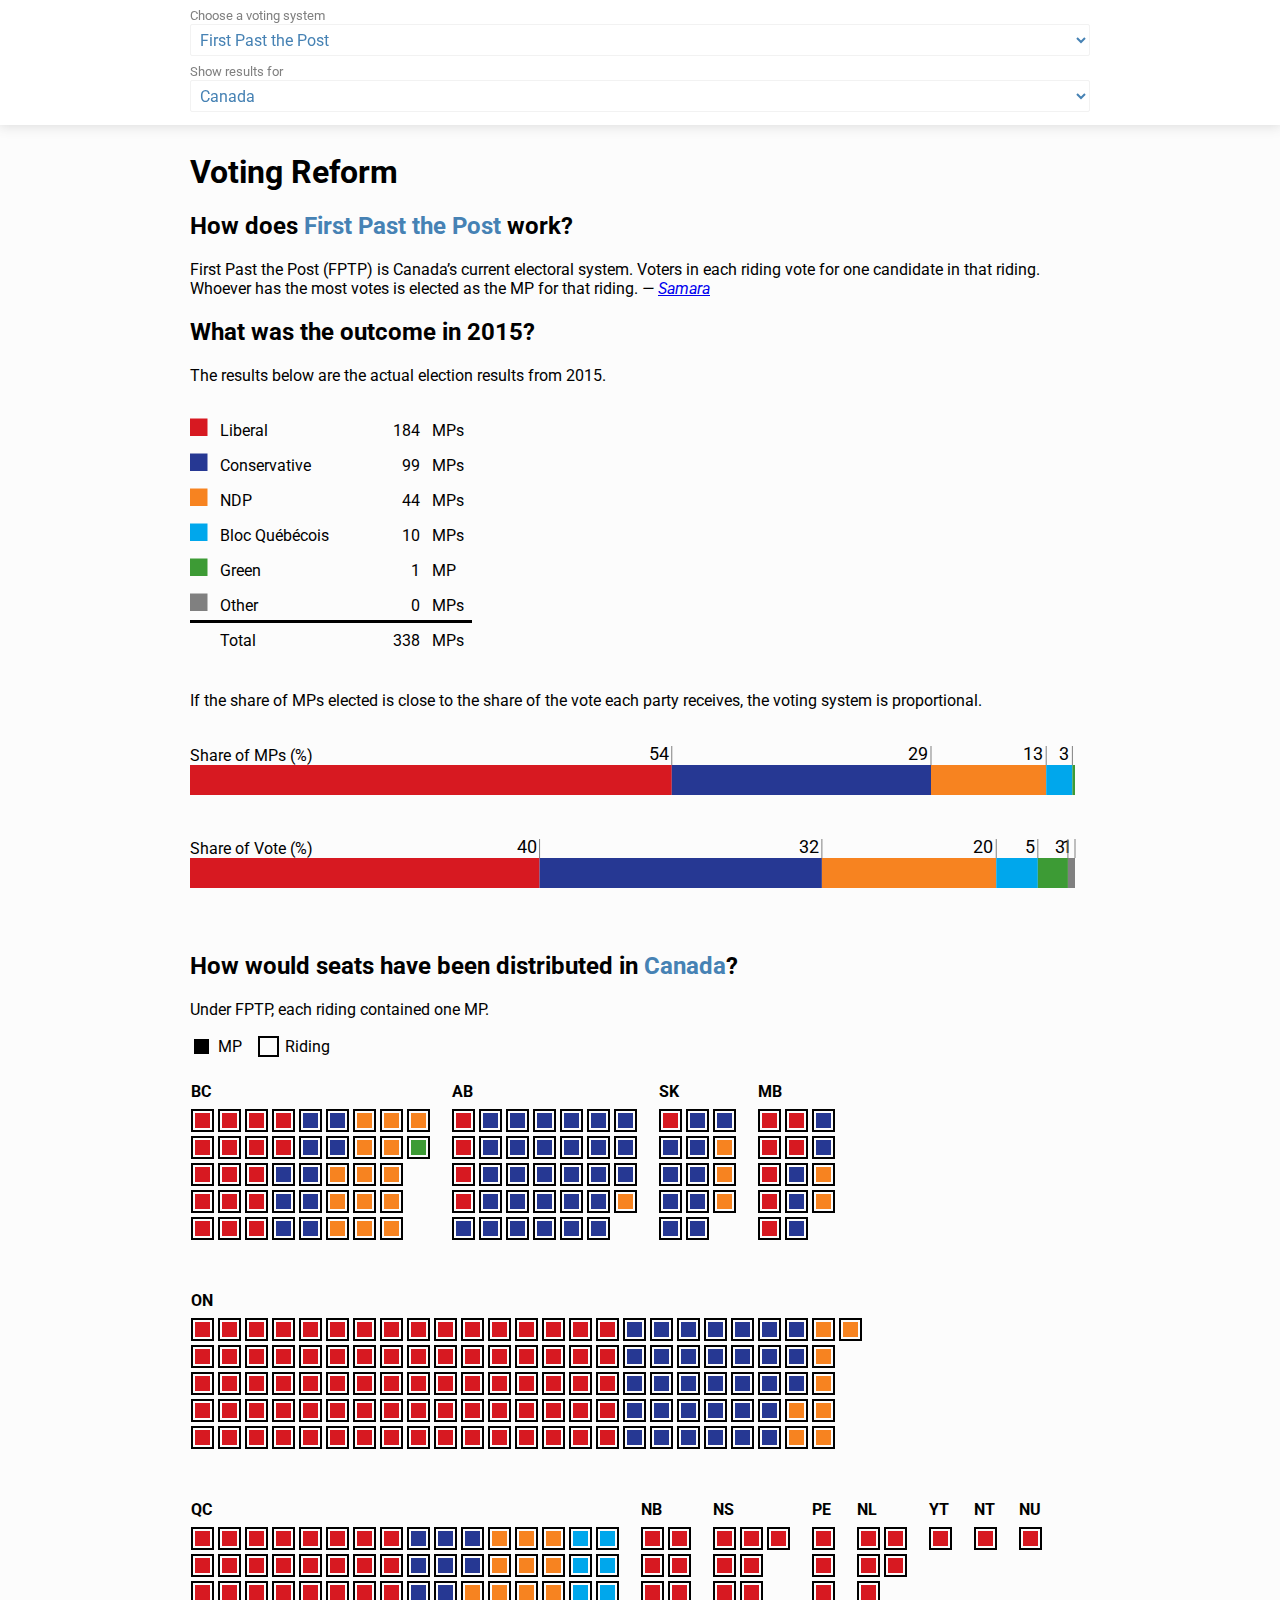
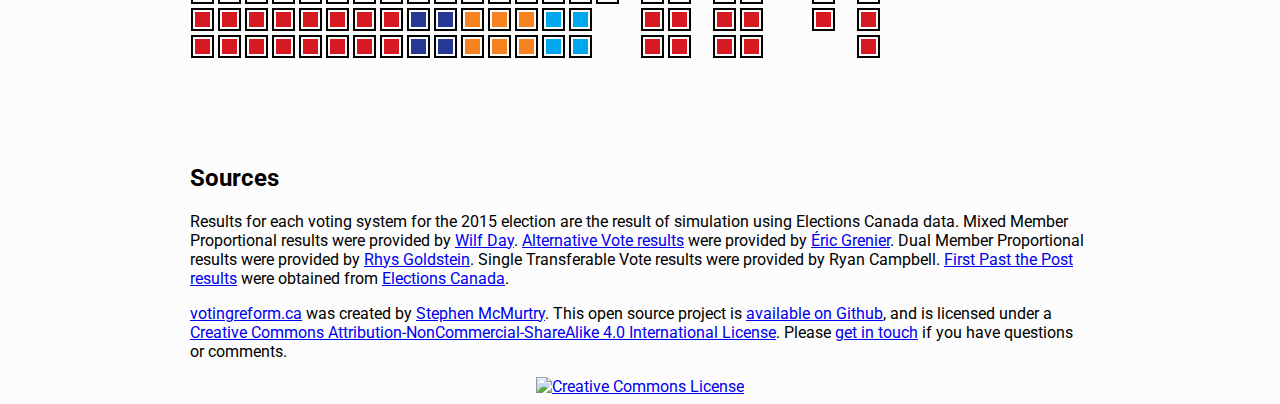
==== commit f2434a43: "added creative commons license" ====
--- a/web/index.html
+++ b/web/index.html
@@ -1,4 +1,7 @@
 <!DOCTYPE html>
+<html xmlns="http://www.w3.org/1999/xhtml"
+      xmlns:fb="http://ogp.me/ns/fb#">
+
 <head>
   <meta charset="utf-8">
   <title>Voting Reform</title>
@@ -14,6 +17,8 @@
   <link href="https://fonts.googleapis.com/css?family=Roboto:400,700" rel="stylesheet">
 
   <link rel="stylesheet" href="./css/index.css">
+  <meta property="og:image" content="./img/voting_reform.png" />
+
   <script>
     (function(i,s,o,g,r,a,m){i['GoogleAnalyticsObject']=r;i[r]=i[r]||function(){
     (i[r].q=i[r].q||[]).push(arguments)},i[r].l=1*new Date();a=s.createElement(o),
@@ -150,9 +155,12 @@
         Results for each voting system for the 2015 election are the result of simulation using Elections Canada data. Mixed Member Proportional results were provided by <a href='http://wilfday.blogspot.ca/'>Wilf Day</a>. <a href='http://www.threehundredeight.com/2015/11/riding-results-with-preferential-ballot.html'>Alternative Vote results</a> were provided by <a href='http://www.threehundredeight.com/'>Éric Grenier</a>. Dual Member Proportional results were provided by <a href='http://rhysgoldstein.com/'>Rhys Goldstein</a>. Single Transferable Vote results were provided by Ryan Campbell. <a href='http://www.elections.ca/content.aspx?section=res&dir=rep/off/42gedata&document=summary&lang=e'>First Past the Post results</a> were obtained from <a href='http://www.elections.ca/home.aspx'>Elections Canada</a>.
       </p>
       <p>
-        <a href='http://votingreform.ca'>votingreform.ca</a> was created by <a href='http://stephenmcmurtry.org/'>Stephen McMurtry</a>. This open source project is <a href='https://github.com/smcmurtry/electoral_reform'>available on Github</a>. Please <a href='http://stephenmcmurtry.org/#contact'>get in touch</a> if you have questions or comments.
+        <a href='http://votingreform.ca'>votingreform.ca</a> was created by <a href='http://stephenmcmurtry.org/'>Stephen McMurtry</a>. This open source project is <a href='https://github.com/smcmurtry/electoral_reform'>available on Github</a>, and is licensed under a <a rel="license" href="http://creativecommons.org/licenses/by-nc-sa/4.0/">Creative Commons Attribution-NonCommercial-ShareAlike 4.0 International License</a>. Please <a href='http://stephenmcmurtry.org/#contact'>get in touch</a> if you have questions or comments.
       </p>
 
+      <div class="center">
+        <a rel="license" href="http://creativecommons.org/licenses/by-nc-sa/4.0/"><img alt="Creative Commons License" style="border-width:0" src="https://i.creativecommons.org/l/by-nc-sa/4.0/88x31.png" /></a>
+      </div>
     </div>
 
   </div>
@@ -163,3 +171,5 @@
 <script src="./js/bar_chart.js"></script>
 <script src="./js/block_chart.js"></script>
 <script src="./js/index.js"></script>
+
+</html>
--- a/web/css/index.css
+++ b/web/css/index.css
@@ -152,3 +152,8 @@
 /*.region-label {*/
   /*font-size: 0.8rem;*/
 /*}*/
+
+.center {
+  text-align: center;
+  width: 100%;
+}
